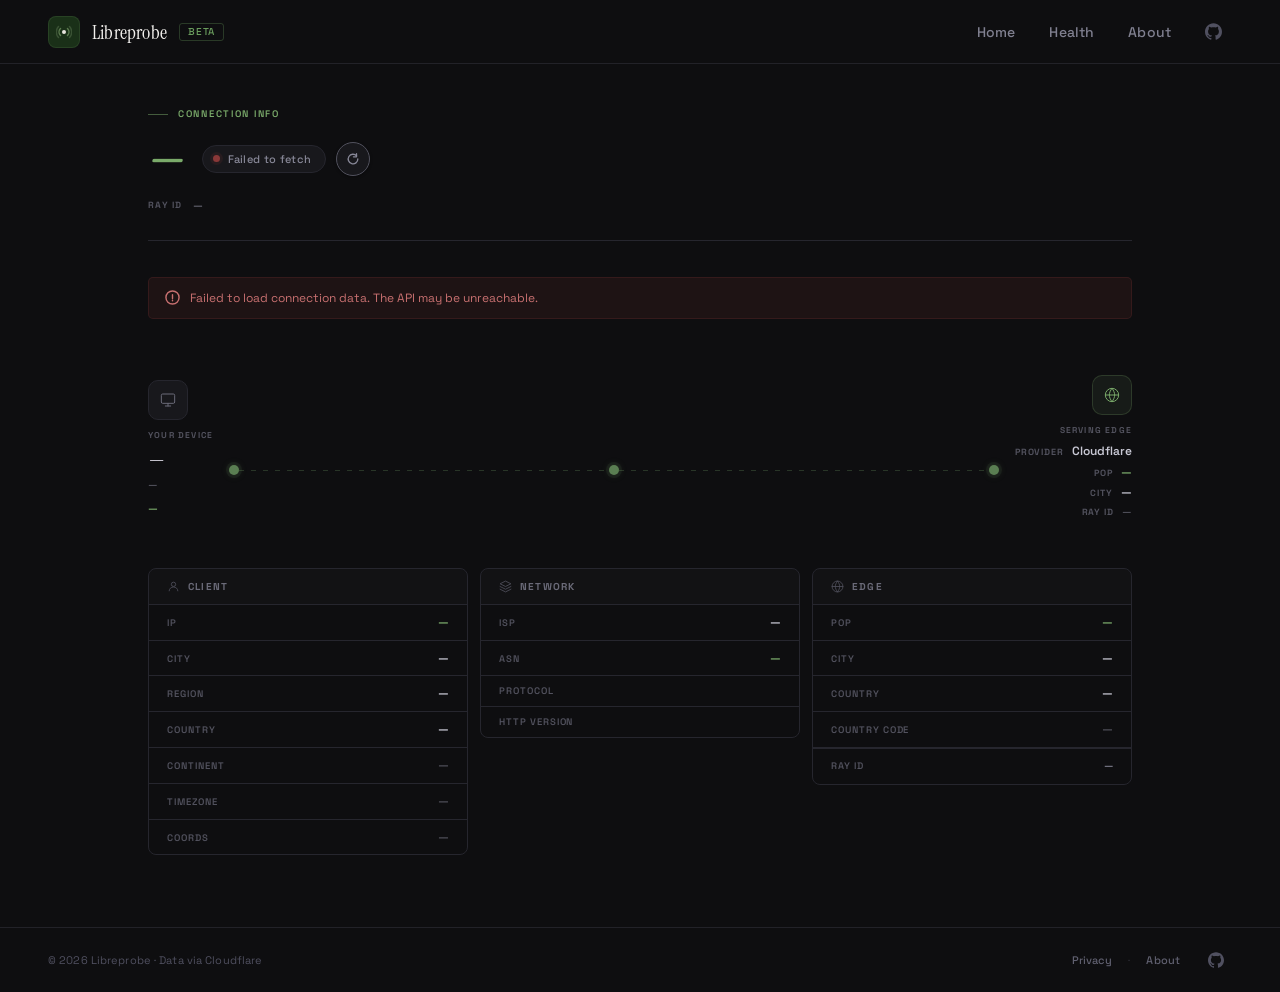
==== info/index.html @ ad4858ad "update ui - update ui to a new theme - add proper information page - skinless latency page under dev" ====
<!DOCTYPE html>
<html lang="en">
<head>
  <meta charset="utf-8">
  <meta name="viewport" content="width=device-width, initial-scale=1">
  <title>Connection Info — Libreprobe</title>
  <meta name="description" content="Detailed breakdown of your connection — IP, ISP, edge location, protocol, and routing.">
  <link rel="stylesheet" href="/assets/css/fonts.css">
  <link rel="stylesheet" href="/assets/css/nav.css">
  <link rel="stylesheet" href="/assets/css/info.css">
  <link rel="stylesheet" href="/assets/css/footer.css">
</head>
<body>

<!-- ── NAV ─────────────────────────────────────────────── -->
<nav class="nav">
  <a href="/" class="nav-brand">
    <div class="nav-brand-mark">
      <svg width="16" height="16" viewBox="0 0 16 16" fill="none">
        <circle cx="8" cy="8" r="2" fill="#e8e4de"/>
        <path d="M4.5 11.5a5 5 0 0 1 0-7" stroke="#5a7a4e" stroke-width="1.5" stroke-linecap="round"/>
        <path d="M11.5 4.5a5 5 0 0 1 0 7" stroke="#5a7a4e" stroke-width="1.5" stroke-linecap="round"/>
        <path d="M2.5 13.5a8 8 0 0 1 0-11" stroke="#3a5234" stroke-width="1.5" stroke-linecap="round"/>
        <path d="M13.5 2.5a8 8 0 0 1 0 11" stroke="#3a5234" stroke-width="1.5" stroke-linecap="round"/>
      </svg>
    </div>
    <span class="nav-brand-name">Libreprobe</span>
    <span class="nav-brand-tag">Beta</span>
  </a>
  <div class="nav-links">
    <a href="/"       class="nav-link">Home</a>
    <a href="/health" class="nav-link">Health</a>
    <a href="/about"  class="nav-link">About</a>
    <a href="https://github.com" target="_blank" rel="noopener" class="nav-gh" aria-label="GitHub">
      <svg viewBox="0 0 24 24" xmlns="http://www.w3.org/2000/svg">
        <path d="M12 .297c-6.63 0-12 5.373-12 12 0 5.303 3.438 9.8 8.205 11.385.6.113.82-.258.82-.577 0-.285-.01-1.04-.015-2.04-3.338.724-4.042-1.61-4.042-1.61C4.422 18.07 3.633 17.7 3.633 17.7c-1.087-.744.084-.729.084-.729 1.205.084 1.838 1.236 1.838 1.236 1.07 1.835 2.809 1.305 3.495.998.108-.776.417-1.305.76-1.605-2.665-.3-5.466-1.332-5.466-5.93 0-1.31.465-2.38 1.235-3.22-.135-.303-.54-1.523.105-3.176 0 0 1.005-.322 3.3 1.23.96-.267 1.98-.399 3-.405 1.02.006 2.04.138 3 .405 2.28-1.552 3.285-1.23 3.285-1.23.645 1.653.24 2.873.12 3.176.765.84 1.23 1.91 1.23 3.22 0 4.61-2.805 5.625-5.475 5.92.42.36.81 1.096.81 2.22 0 1.606-.015 2.896-.015 3.286 0 .315.21.69.825.57C20.565 22.092 24 17.592 24 12.297c0-6.627-5.373-12-12-12"/>
      </svg>
    </a>
  </div>
</nav>


<!-- ── PAGE ─────────────────────────────────────────────── -->
<main class="info-page">

  <!-- ── Page header ──────────────────────────────────── -->
  <header class="page-header fade-up">
    <div class="page-eyebrow">Connection Info</div>
    <div class="page-title-row">
      <h1 class="page-title">
        <span id="hdr-ip" class="skeleton">&nbsp;&nbsp;&nbsp;&nbsp;&nbsp;&nbsp;&nbsp;&nbsp;&nbsp;&nbsp;&nbsp;&nbsp;&nbsp;&nbsp;&nbsp;</span>
      </h1>
      <div class="header-meta">
        <div class="status-pill">
          <span class="status-dot" id="status-dot"></span>
          <span id="status-text">Fetching…</span>
        </div>
        <button class="refresh-btn" id="refreshBtn" aria-label="Refresh">
          <svg class="refresh-icon" viewBox="0 0 16 16" fill="none" xmlns="http://www.w3.org/2000/svg">
            <path d="M13.5 8a5.5 5.5 0 1 1-1.4-3.6" stroke="currentColor" stroke-width="1.5" stroke-linecap="round" stroke-linejoin="round"/>
            <path d="M12 2v3.5H8.5" stroke="currentColor" stroke-width="1.5" stroke-linecap="round" stroke-linejoin="round"/>
          </svg>
        </button>
      </div>
    </div>
    <div class="page-ray-row">
      <span class="page-ray-label">Ray ID</span>
      <span id="hdr-ray" class="page-ray-val skeleton">&nbsp;&nbsp;&nbsp;&nbsp;&nbsp;&nbsp;&nbsp;&nbsp;&nbsp;&nbsp;&nbsp;&nbsp;&nbsp;&nbsp;&nbsp;&nbsp;&nbsp;&nbsp;&nbsp;&nbsp;&nbsp;&nbsp;&nbsp;&nbsp;&nbsp;&nbsp;&nbsp;</span>
    </div>
  </header>

  <!-- Error banner -->
  <div class="error-banner" id="error-banner">
    <svg width="15" height="15" viewBox="0 0 16 16" fill="none">
      <circle cx="8" cy="8" r="7" stroke="#c87070" stroke-width="1.5"/>
      <path d="M8 5v4M8 11v.5" stroke="#c87070" stroke-width="1.5" stroke-linecap="round"/>
    </svg>
    Failed to load connection data. The API may be unreachable.
  </div>


  <!-- ── Path diagram ──────────────────────────────────── -->
  <div class="path-diagram fade-up-1">

    <!-- Left node: You -->
    <div class="path-node path-node--client">
      <div class="path-node-icon">
        <svg width="16" height="16" viewBox="0 0 24 24" fill="none">
          <rect x="2" y="3" width="20" height="14" rx="2" stroke="currentColor" stroke-width="1.5"/>
          <path d="M8 21h8M12 17v4" stroke="currentColor" stroke-width="1.5" stroke-linecap="round"/>
        </svg>
      </div>
      <div class="path-node-label">Your Device</div>
      <div class="path-node-name" id="path-client-city"><span class="skeleton">&nbsp;&nbsp;&nbsp;&nbsp;&nbsp;&nbsp;&nbsp;&nbsp;&nbsp;&nbsp;</span></div>
      <div class="path-node-sub"  id="path-client-loc"><span class="skeleton">&nbsp;&nbsp;&nbsp;&nbsp;&nbsp;&nbsp;&nbsp;&nbsp;</span></div>
      <div class="path-node-ip"   id="path-client-ip"><span class="skeleton">&nbsp;&nbsp;&nbsp;&nbsp;&nbsp;&nbsp;&nbsp;&nbsp;&nbsp;&nbsp;&nbsp;&nbsp;&nbsp;</span></div>
    </div>

    <!-- Track: dots only, no arrows -->
    <div class="path-track" aria-hidden="true">
      <div class="path-track-dot"></div>
      <div class="path-track-line"></div>
      <div class="path-track-dot"></div>
      <div class="path-track-line"></div>
      <div class="path-track-dot"></div>
    </div>

    <!-- Right node: Cloudflare Edge (rich info) -->
    <div class="path-node path-node--cf">
      <div class="path-node-icon path-node-icon--accent">
        <svg width="16" height="16" viewBox="0 0 24 24" fill="none">
          <path d="M12 2a10 10 0 1 1 0 20A10 10 0 0 1 12 2z" stroke="currentColor" stroke-width="1.5"/>
          <path d="M2 12h20M12 2c-2.76 3.5-4 7-4 10s1.24 6.5 4 10M12 2c2.76 3.5 4 7 4 10s-1.24 6.5-4 10" stroke="currentColor" stroke-width="1.5" stroke-linecap="round"/>
        </svg>
      </div>
      <div class="path-node-label">Serving Edge</div>
      <div class="path-edge-kv">
        <div class="path-edge-row">
          <span class="path-edge-key">Provider</span>
          <span class="path-edge-val">Cloudflare</span>
        </div>
        <div class="path-edge-row">
          <span class="path-edge-key">PoP</span>
          <span class="path-edge-val accent" id="path-pop"><span class="skeleton">&nbsp;&nbsp;&nbsp;&nbsp;&nbsp;</span></span>
        </div>
        <div class="path-edge-row">
          <span class="path-edge-key">City</span>
          <span class="path-edge-val" id="path-edge-city"><span class="skeleton">&nbsp;&nbsp;&nbsp;&nbsp;&nbsp;&nbsp;&nbsp;&nbsp;&nbsp;&nbsp;</span></span>
        </div>
        <div class="path-edge-row">
          <span class="path-edge-key">Ray ID</span>
          <span class="path-edge-val dim" id="path-ray"><span class="skeleton">&nbsp;&nbsp;&nbsp;&nbsp;&nbsp;&nbsp;&nbsp;&nbsp;&nbsp;&nbsp;&nbsp;&nbsp;&nbsp;&nbsp;&nbsp;&nbsp;&nbsp;&nbsp;&nbsp;&nbsp;&nbsp;</span></span>
        </div>
      </div>
    </div>

  </div><!-- /path-diagram -->


  <!-- ── 3 cards ───────────────────────────────────────── -->
  <div class="cards-row fade-up-2">

    <!-- Card 1: Client -->
    <div class="info-card">
      <div class="info-card-header">
        <svg width="13" height="13" viewBox="0 0 24 24" fill="none">
          <circle cx="12" cy="8" r="4" stroke="currentColor" stroke-width="1.5"/>
          <path d="M4 20c0-4 3.58-7 8-7s8 3 8 7" stroke="currentColor" stroke-width="1.5" stroke-linecap="round"/>
        </svg>
        Client
      </div>
      <div class="info-rows">
        <div class="info-row">
          <span class="info-key">IP</span>
          <span class="info-val accent" id="cl-ip"><span class="skeleton">&nbsp;&nbsp;&nbsp;&nbsp;&nbsp;&nbsp;&nbsp;&nbsp;&nbsp;&nbsp;&nbsp;&nbsp;&nbsp;</span></span>
        </div>
        <div class="info-row">
          <span class="info-key">City</span>
          <span class="info-val" id="cl-city"><span class="skeleton">&nbsp;&nbsp;&nbsp;&nbsp;&nbsp;&nbsp;&nbsp;&nbsp;</span></span>
        </div>
        <div class="info-row">
          <span class="info-key">Region</span>
          <span class="info-val" id="cl-region"><span class="skeleton">&nbsp;&nbsp;&nbsp;&nbsp;&nbsp;&nbsp;&nbsp;&nbsp;&nbsp;&nbsp;&nbsp;</span></span>
        </div>
        <div class="info-row">
          <span class="info-key">Country</span>
          <span class="info-val" id="cl-country"><span class="skeleton">&nbsp;&nbsp;&nbsp;</span></span>
        </div>
        <div class="info-row">
          <span class="info-key">Continent</span>
          <span class="info-val dim" id="cl-continent"><span class="skeleton">&nbsp;&nbsp;&nbsp;&nbsp;&nbsp;&nbsp;</span></span>
        </div>
        <div class="info-row">
          <span class="info-key">Timezone</span>
          <span class="info-val dim" id="cl-timezone"><span class="skeleton">&nbsp;&nbsp;&nbsp;&nbsp;&nbsp;&nbsp;&nbsp;&nbsp;&nbsp;&nbsp;&nbsp;&nbsp;&nbsp;</span></span>
        </div>
        <div class="info-row">
          <span class="info-key">Coords</span>
          <span class="info-val dim" id="cl-coords"><span class="skeleton">&nbsp;&nbsp;&nbsp;&nbsp;&nbsp;&nbsp;&nbsp;&nbsp;&nbsp;&nbsp;&nbsp;&nbsp;&nbsp;&nbsp;&nbsp;</span></span>
        </div>
      </div>
    </div>

    <!-- Card 2: Network -->
    <div class="info-card">
      <div class="info-card-header">
        <svg width="13" height="13" viewBox="0 0 24 24" fill="none">
          <path d="M12 2L2 7l10 5 10-5-10-5z" stroke="currentColor" stroke-width="1.5" stroke-linejoin="round"/>
          <path d="M2 17l10 5 10-5M2 12l10 5 10-5" stroke="currentColor" stroke-width="1.5" stroke-linecap="round" stroke-linejoin="round"/>
        </svg>
        Network
      </div>
      <div class="info-rows">
        <div class="info-row">
          <span class="info-key">ISP</span>
          <span class="info-val" id="net-isp"><span class="skeleton">&nbsp;&nbsp;&nbsp;&nbsp;&nbsp;&nbsp;&nbsp;&nbsp;&nbsp;&nbsp;&nbsp;&nbsp;&nbsp;&nbsp;&nbsp;&nbsp;&nbsp;&nbsp;&nbsp;&nbsp;</span></span>
        </div>
        <div class="info-row">
          <span class="info-key">ASN</span>
          <span class="info-val accent" id="net-asn"><span class="skeleton">&nbsp;&nbsp;&nbsp;&nbsp;&nbsp;&nbsp;&nbsp;&nbsp;</span></span>
        </div>
        <div class="info-row">
          <span class="info-key">Protocol</span>
          <span class="info-val" id="proto-tls-badge"></span>
        </div>
        <div class="info-row">
          <span class="info-key">HTTP Version</span>
          <span class="info-val" id="proto-http-badge"></span>
        </div>
      </div>
    </div>

    <!-- Card 3: Edge -->
    <div class="info-card">
      <div class="info-card-header">
        <svg width="13" height="13" viewBox="0 0 24 24" fill="none">
          <path d="M12 2a10 10 0 1 1 0 20A10 10 0 0 1 12 2z" stroke="currentColor" stroke-width="1.5"/>
          <path d="M2 12h20M12 2c-2.76 3.5-4 7-4 10s1.24 6.5 4 10M12 2c2.76 3.5 4 7 4 10s-1.24 6.5-4 10" stroke="currentColor" stroke-width="1.5" stroke-linecap="round"/>
        </svg>
        Edge
      </div>
      <div class="info-rows">
        <div class="info-row">
          <span class="info-key">PoP</span>
          <span class="info-val accent" id="edge-colo"><span class="skeleton">&nbsp;&nbsp;&nbsp;&nbsp;&nbsp;</span></span>
        </div>
        <div class="info-row">
          <span class="info-key">City</span>
          <span class="info-val" id="edge-city"><span class="skeleton">&nbsp;&nbsp;&nbsp;&nbsp;&nbsp;&nbsp;&nbsp;&nbsp;&nbsp;&nbsp;</span></span>
        </div>
        <div class="info-row">
          <span class="info-key">Country</span>
          <span class="info-val" id="edge-country"><span class="skeleton">&nbsp;&nbsp;&nbsp;&nbsp;&nbsp;&nbsp;</span></span>
        </div>
        <div class="info-row">
          <span class="info-key">Country Code</span>
          <span class="info-val dim" id="edge-country-code"><span class="skeleton">&nbsp;&nbsp;&nbsp;</span></span>
        </div>
        <div class="info-row info-row--divider"></div>
        <div class="info-row info-row--ray">
          <span class="info-key">Ray ID</span>
          <span class="info-val info-val--ray" id="edge-ray"><span class="skeleton">&nbsp;&nbsp;&nbsp;&nbsp;&nbsp;&nbsp;&nbsp;&nbsp;&nbsp;&nbsp;&nbsp;&nbsp;&nbsp;&nbsp;&nbsp;&nbsp;&nbsp;&nbsp;&nbsp;&nbsp;&nbsp;&nbsp;&nbsp;&nbsp;</span></span>
        </div>
      </div>
    </div>

  </div><!-- /cards-row -->

</main>


<!-- ── FOOTER ────────────────────────────────────────────── -->
<footer class="footer">
  <span class="footer-copy">© 2026 Libreprobe · Data via Cloudflare</span>
  <div class="footer-links">
    <a href="/privacy" class="footer-link">Privacy</a>
    <span class="footer-sep">·</span>
    <a href="/about" class="footer-link">About</a>
    <a href="https://github.com" target="_blank" rel="noopener" class="footer-gh" aria-label="GitHub">
      <svg viewBox="0 0 24 24" xmlns="http://www.w3.org/2000/svg">
        <path d="M12 .297c-6.63 0-12 5.373-12 12 0 5.303 3.438 9.8 8.205 11.385.6.113.82-.258.82-.577 0-.285-.01-1.04-.015-2.04-3.338.724-4.042-1.61-4.042-1.61C4.422 18.07 3.633 17.7 3.633 17.7c-1.087-.744.084-.729.084-.729 1.205.084 1.838 1.236 1.838 1.236 1.07 1.835 2.809 1.305 3.495.998.108-.776.417-1.305.76-1.605-2.665-.3-5.466-1.332-5.466-5.93 0-1.31.465-2.38 1.235-3.22-.135-.303-.54-1.523.105-3.176 0 0 1.005-.322 3.3 1.23.96-.267 1.98-.399 3-.405 1.02.006 2.04.138 3 .405 2.28-1.552 3.285-1.23 3.285-1.23.645 1.653.24 2.873.12 3.176.765.84 1.23 1.91 1.23 3.22 0 4.61-2.805 5.625-5.475 5.92.42.36.81 1.096.81 2.22 0 1.606-.015 2.896-.015 3.286 0 .315.21.69.825.57C20.565 22.092 24 17.592 24 12.297c0-6.627-5.373-12-12-12"/>
      </svg>
    </a>
  </div>
</footer>


<script type="module">
import { getConnectionInfo } from '/assets/js/measurement/environment/getConnectionInfo.js';

const $ = id => document.getElementById(id);
const fallback = v => (v != null && v !== '') ? v : '—';
const fmt = (lat, lon) => {
  const lt = parseFloat(lat), ln = parseFloat(lon);
  if (isNaN(lt) || isNaN(ln)) return '—';
  return `${Math.abs(lt).toFixed(4)}°\u202f${lt >= 0 ? 'N' : 'S'}, ${Math.abs(ln).toFixed(4)}°\u202f${ln >= 0 ? 'E' : 'W'}`;
};

function set(id, html, asText = false) {
  const el = $(id);
  if (!el) return;
  el.classList.remove('skeleton');
  asText ? (el.textContent = html) : (el.innerHTML = html);
}

function makeBadge(text) {
  if (!text || text === '—') return '—';
  const isWarn = text.includes('1.0') || text.includes('1.1') || text.includes('1.2');
  return `<span class="proto-badge${isWarn ? ' warn' : ''}">${text}</span>`;
}

function formatRayId(ray) {
  if (!ray || ray === '—') return ray;
  const parts = ray.split('-');
  if (parts.length < 2) return `<em>${ray}</em>`;
  return `${parts.slice(0, -1).join('-')}-<em>${parts[parts.length - 1]}</em>`;
}

const ALL_IDS = [
  'hdr-ip', 'hdr-ray',
  'path-client-city', 'path-client-loc', 'path-client-ip',
  'path-pop', 'path-edge-city', 'path-ray',
  'cl-ip', 'cl-city', 'cl-region', 'cl-country', 'cl-continent', 'cl-timezone', 'cl-coords',
  'net-isp', 'net-asn', 'proto-tls-val', 'proto-http-val',
  'edge-colo', 'edge-city', 'edge-country', 'edge-country-code', 'edge-coords', 'edge-ray',
];

async function load() {
  let info;
  try {
    info = await getConnectionInfo('/api/info');
  } catch (e) {
    info = { error: true };
  }

  if (info.error) {
    $('error-banner').classList.add('visible');
    $('status-dot').classList.add('err');
    set('status-text', 'Failed to fetch', true);
    ALL_IDS.forEach(id => set(id, '—', true));
    return;
  }

  const ip           = fallback(info.clientIp);
  const city         = fallback(info.clientCity);
  const region       = fallback(info.clientRegion);
  const country      = fallback(info.clientCountry);
  const continent    = fallback(info.clientContinent);
  const tz           = fallback(info.clientTimezone);
  const clCoords     = fmt(info.clientLat, info.clientLon);
  const isp          = fallback(info.isp);
  const asn          = info.asn ? `AS${info.asn}` : '—';
  const tls          = fallback(info.tls);
  const http         = fallback(info.http);
  const colo         = fallback(info.colo);
  const edgeCity     = fallback(info.edgeCity);
  const edgeCountry  = fallback(info.edgeCountry);
  const edgeCtryCode = fallback(info.edgeCountryCode);
  const edgeCoords   = fmt(info.edgeLat, info.edgeLon);
  const ray          = fallback(info.rayId);

  /* Header */
  set('hdr-ip',   ip,  true);
  set('hdr-ray',  ray, true);
  $('status-dot').classList.add('ok');
  set('status-text', `Connected · ${colo !== '—' ? colo : '—'}`, true);

  /* Path diagram */
  set('path-client-city', city, true);
  set('path-client-loc',  [region !== '—' ? region : null, country].filter(Boolean).join(', '), true);
  set('path-client-ip',   ip, true);
  set('path-pop',         colo, true);
  set('path-edge-city',   edgeCity, true);
  set('path-ray',         ray, true);

  /* Card 1 – Client */
  set('cl-ip',        ip,        true);
  set('cl-city',      city,      true);
  set('cl-region',    region,    true);
  set('cl-country',   country,   true);
  set('cl-continent', continent, true);
  set('cl-timezone',  tz,        true);
  set('cl-coords',    clCoords,  true);

  /* Card 2 – Network */
  set('net-isp',         isp,  true);
  set('net-asn',         asn,  true);
  set('proto-tls-val',   tls,  true);
  set('proto-http-val',  http, true);
  set('proto-tls-badge',  makeBadge(tls));
  set('proto-http-badge', makeBadge(http));

  /* Card 3 – Edge */
  set('edge-colo',         colo,        true);
  set('edge-city',         edgeCity,    true);
  set('edge-country',      edgeCountry, true);
  set('edge-country-code', edgeCtryCode,true);
  set('edge-coords',       edgeCoords,  true);
  set('edge-ray',          formatRayId(ray));
}

load();

const refreshBtn = document.getElementById('refreshBtn');
if (refreshBtn) {
  let refreshing = false;
  refreshBtn.addEventListener('click', async () => {
    if (refreshing) return;
    refreshing = true;
    refreshBtn.classList.add('spinning');
    await load();
    refreshBtn.classList.remove('spinning');
    refreshing = false;
  });
}
</script>

</body>
</html>
---- assets/css/fonts.css ----
/* ─────────────────────────────────────────────────────────────
   fonts.css — Netprobe / Connection Intelligence
   Import this FIRST in every page stylesheet chain.
───────────────────────────────────────────────────────────── */

@import url('https://fonts.googleapis.com/css2?family=Space+Grotesk:wght@300;400;500;600;700&family=Instrument+Serif:ital@0;1&family=Geist+Mono:wght@300;400;500;600&display=swap');

:root {
  /* Semantic font-family tokens shared across all CSS files */
  --serif: 'Instrument Serif', Georgia, serif;
  --mono:  'Geist Mono', 'Fira Code', monospace;
  --sans:  'Space Grotesk', system-ui, sans-serif;
}
---- assets/css/nav.css ----
/* ─────────────────────────────────────────────────────────────
   nav.css — Netprobe / Navigation
   Fully independent.
───────────────────────────────────────────────────────────── */

@import url('https://fonts.googleapis.com/css2?family=Instrument+Serif:ital@0;1&family=Space+Grotesk:wght@300;400;500;600;700&display=swap');

:root {
  --nav-h: 64px;

  --nav-bg:         #0e0e10;
  --nav-border:     #222228;
  --nav-brand-text: #f2f0ed;
  --nav-tag-text:   #6b9e5e;
  --nav-tag-border: rgba(107,158,94,.30);
  --nav-mark-bg:    #1a3018;
  --nav-link-idle:  #808090;
  --nav-link-hover: #f0eeeb;
  --nav-underline:  #7aaa6a;

  --serif: 'Instrument Serif', Georgia, serif;
  --sans:  'Space Grotesk', system-ui, sans-serif;
}

*, *::before, *::after { box-sizing: border-box; margin: 0; padding: 0; }

.nav {
  position: sticky;
  top: 0;
  z-index: 200;
  height: var(--nav-h);
  display: flex;
  align-items: center;
  padding: 0 48px;
  background: var(--nav-bg);
  border-bottom: 1px solid var(--nav-border);
  gap: 32px;
}

/* ── Brand ──────────────────────────────────────────────── */
.nav-brand {
  flex: 1;
  display: flex;
  align-items: center;
  gap: 12px;
  text-decoration: none;
}

.nav-brand-mark {
  width: 32px;
  height: 32px;
  background: var(--nav-mark-bg);
  border-radius: 8px;
  border: 1px solid rgba(122,170,106,.15);
  display: flex;
  align-items: center;
  justify-content: center;
  flex-shrink: 0;
}

.nav-brand-name {
  font-family: var(--serif);
  font-size: 20px;
  color: var(--nav-brand-text);
  letter-spacing: .01em;
  line-height: 1;
}

.nav-brand-tag {
  font-family: var(--sans);
  font-size: 10px;
  font-weight: 500;
  letter-spacing: .08em;
  text-transform: uppercase;
  color: var(--nav-tag-text);
  padding: 3px 8px;
  border: 1px solid var(--nav-tag-border);
  border-radius: 3px;
  line-height: 1;
}

/* ── Links ──────────────────────────────────────────────── */
.nav-links {
  display: flex;
  align-items: center;
  gap: 2px;
}

.nav-link {
  font-family: var(--sans);
  font-size: 14px;
  font-weight: 500;
  letter-spacing: .01em;
  color: var(--nav-link-idle);
  text-decoration: none;
  padding: 8px 16px;
  position: relative;
  transition: color .18s ease;
}

/* Underline drawn via pseudo-element */
.nav-link::after {
  content: '';
  position: absolute;
  bottom: 2px;
  left: 16px;
  right: 16px;
  height: 1.5px;
  background: var(--nav-underline);
  border-radius: 2px;
  transform: scaleX(0);
  transform-origin: left center;
  transition: transform .22s ease;
}

.nav-link:hover {
  color: var(--nav-link-hover);
}

.nav-link:hover::after {
  transform: scaleX(1);
}

/* GitHub icon link */
.nav-gh {
  display: flex;
  align-items: center;
  justify-content: center;
  padding: 8px 10px;
  color: #505060;
  text-decoration: none;
  transition: color .18s ease;
  margin-left: 6px;
}

.nav-gh:hover {
  color: #d0cec8;
}

.nav-gh svg {
  display: block;
  width: 17px;
  height: 17px;
  fill: currentColor;
}

/* ── Responsive ─────────────────────────────────────────── */
@media (max-width: 900px) {
  .nav { padding: 0 24px; }
  .nav-link { font-size: 13px; padding: 8px 12px; }
  .nav-link::after { left: 12px; right: 12px; }
}

@media (max-width: 480px) {
  .nav-brand-tag { display: none; }
  .nav-link { font-size: 13px; }
}
---- assets/css/info.css ----
/* ─────────────────────────────────────────────────────────────
   info.css — Netprobe / Connection Info Page
───────────────────────────────────────────────────────────── */

@import url('https://fonts.googleapis.com/css2?family=Instrument+Serif:ital@0;1&family=Space+Grotesk:wght@300;400;500;600;700&display=swap');

/* ── Tokens ─────────────────────────────────────────────── */
:root {
  --d0: #080809; --d1: #0e0e10; --d2: #131316; --d3: #18181c;
  --d4: #1e1e24; --d5: #26262e; --d6: #30303a;
  --g3: #3e3e4a; --g4: #52525e; --g5: #6a6a78; --g6: #888898;
  --g7: #a8a8b8; --g8: #c8c8d4; --g9: #e4e2ee;
  --accent:     #5a7e52;
  --accent-lit: #7aaa6a;
  --accent-dim: rgba(90,126,82,.12);
  --accent-glo: rgba(122,170,106,.22);
  --ok:       #4a8a5a; --ok-dim:   rgba(74,138,90,.14);
  --warn:     #8a7028; --warn-dim: rgba(138,112,40,.13);
  --err:      #8a3838; --err-dim:  rgba(138,56,56,.13);
  --serif: 'Instrument Serif', Georgia, serif;
  --sans:  'Space Grotesk', system-ui, sans-serif;
  --mono:  'Space Grotesk', system-ui, monospace;
  --nav-h: 64px; --r: 8px; --r2: 5px;
}

/* ── Reset ──────────────────────────────────────────────── */
*, *::before, *::after { box-sizing: border-box; margin: 0; padding: 0; }
html { font-size: 14px; }
body {
  font-family: var(--sans);
  background: var(--d1);
  color: var(--g7);
  min-height: 100vh;
  -webkit-font-smoothing: antialiased;
}

/* ── Page wrapper ───────────────────────────────────────── */
.info-page {
  max-width: 1080px;
  margin: 0 auto;
  padding: 44px 48px 72px;
  display: flex;
  flex-direction: column;
  gap: 36px;
}

/* ─────────────────────────────────────────────────────────
   PAGE HEADER
───────────────────────────────────────────────────────── */
.page-header {
  display: flex;
  flex-direction: column;
  gap: 12px;
  padding-bottom: 28px;
  border-bottom: 1px solid var(--d5);
}

.page-eyebrow {
  font-family: var(--mono);
  font-size: 9.5px;
  font-weight: 600;
  letter-spacing: .18em;
  text-transform: uppercase;
  color: var(--accent-lit);
  display: flex;
  align-items: center;
  gap: 10px;
}
.page-eyebrow::before {
  content: '';
  width: 20px;
  height: 1px;
  background: var(--accent-lit);
  opacity: .5;
  flex-shrink: 0;
}

.page-title-row {
  display: flex;
  align-items: center;
  gap: 18px;
  flex-wrap: wrap;
}

.page-title {
  font-family: var(--serif);
  font-style: italic;
  font-size: clamp(30px, 4vw, 52px);
  color: var(--accent-lit);
  line-height: 1.05;
  letter-spacing: -.01em;
}

.header-meta {
  display: flex;
  align-items: center;
  gap: 10px;
  flex-shrink: 0;
}

/* Status pill */
.status-pill {
  display: inline-flex;
  align-items: center;
  gap: 8px;
  font-family: var(--mono);
  font-size: 11px;
  font-weight: 500;
  letter-spacing: .03em;
  color: var(--g6);
  background: var(--d3);
  border: 1px solid var(--d5);
  border-radius: 99px;
  padding: 6px 14px 6px 10px;
  white-space: nowrap;
}
.status-dot {
  width: 7px; height: 7px;
  border-radius: 50%;
  background: var(--g4);
  flex-shrink: 0;
  transition: background .3s, box-shadow .3s;
}
.status-dot.ok  { background: var(--ok);  box-shadow: 0 0 0 3px var(--ok-dim); }
.status-dot.err { background: var(--err); box-shadow: 0 0 0 3px var(--err-dim); }

/* Refresh button */
.refresh-btn {
  display: flex;
  align-items: center;
  justify-content: center;
  width: 34px; height: 34px;
  border-radius: 50%;
  border: 1px solid var(--g4);
  background: var(--d3);
  color: var(--g6);
  cursor: pointer;
  flex-shrink: 0;
  transition: color .18s, border-color .18s, background .18s;
  box-shadow: 0 1px 3px rgba(0,0,0,.4);
}
.refresh-btn:hover { color: var(--g9); border-color: var(--g5); background: var(--d4); }
.refresh-btn svg.refresh-icon {
  width: 14px; height: 14px; display: block;
  transform-origin: center center;
  transform-box: fill-box;
}
.refresh-btn.spinning .refresh-icon { animation: spin .65s linear infinite; }
@keyframes spin { from { transform: rotate(0deg); } to { transform: rotate(360deg); } }

/* Ray ID row */
.page-ray-row { display: flex; align-items: center; gap: 10px; }
.page-ray-label {
  font-family: var(--mono); font-size: 9px; font-weight: 700;
  letter-spacing: .14em; text-transform: uppercase; color: var(--g4); flex-shrink: 0;
}
.page-ray-val {
  font-family: var(--mono); font-size: 11px; font-weight: 500;
  color: var(--g5); letter-spacing: .03em; word-break: break-all;
}

/* Error banner */
.error-banner {
  display: none; align-items: center; gap: 10px;
  background: var(--err-dim); border: 1px solid rgba(138,56,56,.22);
  border-radius: var(--r2); padding: 12px 16px;
  font-family: var(--mono); font-size: 12px; color: #c87070;
}
.error-banner.visible { display: flex; }

/* ─────────────────────────────────────────────────────────
   PATH DIAGRAM  —  2 nodes, thick dot track, no border
───────────────────────────────────────────────────────── */
.path-diagram {
  display: flex;
  align-items: center;
  gap: 0;
  padding: 20px 0 12px;
}

/* ── Nodes ──────────────────────────────────────────────── */
.path-node {
  display: flex;
  flex-direction: column;
  gap: 6px;
  flex: 0 0 auto;
  min-width: 0;
}

/* Right node (edge): right-aligned */
.path-node--cf {
  align-items: flex-end;
  text-align: right;
}

/* Icon chip */
.path-node-icon {
  width: 40px; height: 40px;
  border-radius: 10px;
  background: var(--d3);
  border: 1px solid var(--d5);
  display: flex; align-items: center; justify-content: center;
  color: var(--g5);
  margin-bottom: 4px;
  flex-shrink: 0;
}
.path-node-icon--accent {
  background: var(--accent-dim);
  border-color: rgba(122,170,106,.22);
  color: var(--accent-lit);
}

.path-node-label {
  font-family: var(--mono); font-size: 8.5px; font-weight: 700;
  letter-spacing: .14em; text-transform: uppercase; color: var(--g4);
}

.path-node-name {
  font-family: var(--serif);
  font-size: clamp(18px, 2.2vw, 24px);
  color: var(--g9);
  line-height: 1.1;
}

.path-node-sub {
  font-family: var(--mono); font-size: 10.5px; color: var(--g5);
  letter-spacing: .02em; line-height: 1.4;
}

.path-node-ip {
  font-family: var(--mono); font-size: 11px; font-weight: 600;
  color: var(--accent-lit); letter-spacing: .02em;
  margin-top: 2px; word-break: break-all;
}

/* ── Edge KV panel (right node) ─────────────────────────── */
.path-edge-kv {
  display: flex;
  flex-direction: column;
  gap: 4px;
  margin-top: 2px;
}

.path-edge-row {
  display: flex;
  align-items: baseline;
  gap: 8px;
  justify-content: flex-end;   /* right-align on edge node */
}

.path-edge-key {
  font-family: var(--mono); font-size: 9px; font-weight: 700;
  letter-spacing: .1em; text-transform: uppercase; color: var(--g4);
  flex-shrink: 0;
}

.path-edge-val {
  font-family: var(--mono); font-size: 12px; font-weight: 600;
  color: var(--g8); word-break: break-all; line-height: 1.4;
}
.path-edge-val.accent { color: var(--accent-lit); }
.path-edge-val.dim    { color: var(--g5); font-weight: 400; font-size: 10.5px; }

/* ── Track: thick dots + dashed line ────────────────────── */
.path-track {
  flex: 1;
  display: flex;
  align-items: center;
  padding: 0 16px;
  min-width: 60px;
  margin-top: 46px;   /* align with node text, not icon */
}

/* Thick dot */
.path-track-dot {
  flex-shrink: 0;
  width: 10px; height: 10px;
  border-radius: 50%;
  background: var(--accent);
  box-shadow: 0 0 0 3px var(--accent-dim), 0 0 8px var(--accent-glo);
}

/* Dashed segment between dots */
.path-track-line {
  flex: 1;
  height: 1px;
  background-image: repeating-linear-gradient(
    90deg,
    var(--accent) 0px, var(--accent) 5px,
    transparent 5px, transparent 12px
  );
  opacity: .35;
}

/* ─────────────────────────────────────────────────────────
   3-CARD ROW  —  transparent background
───────────────────────────────────────────────────────── */
.cards-row {
  display: grid;
  grid-template-columns: repeat(3, 1fr);
  gap: 12px;
  align-items: start;
}

.info-card {
  background: transparent;
  border: 1px solid var(--d5);
  border-radius: var(--r);
  overflow: hidden;
  display: flex;
  flex-direction: column;
}

.info-card-header {
  display: flex;
  align-items: center;
  gap: 8px;
  padding: 11px 18px;
  background: rgba(255,255,255,.02);
  border-bottom: 1px solid var(--d5);
  font-family: var(--mono);
  font-size: 10px; font-weight: 700;
  letter-spacing: .12em; text-transform: uppercase;
  color: var(--g5);
}
.info-card-header svg { flex-shrink: 0; color: var(--g4); }

.info-rows { display: flex; flex-direction: column; }

.info-row {
  display: flex;
  justify-content: space-between;
  align-items: baseline;
  padding: 9px 18px;
  border-bottom: 1px solid var(--d5);
  gap: 12px;
}
.info-row:last-child { border-bottom: none; }

.info-row--divider {
  padding: 0; height: 1px;
  background: var(--d5); border: none;
}

.info-key {
  font-family: var(--mono); font-size: 9.5px; font-weight: 600;
  letter-spacing: .1em; text-transform: uppercase;
  color: var(--g4); flex-shrink: 0; white-space: nowrap;
}

.info-val {
  font-family: var(--mono); font-size: 12px; font-weight: 600;
  color: var(--g8); text-align: right;
  word-break: break-all; line-height: 1.4;
}
.info-val.accent { color: var(--accent-lit); }
.info-val.dim    { color: var(--g5); font-weight: 400; }

.info-val--ray {
  font-size: 10.5px; font-weight: 500; color: var(--g6); line-height: 1.6;
}
.info-val--ray em { font-style: normal; color: var(--accent-lit); font-weight: 700; }

/* Protocol badge */
.proto-badge {
  display: inline-flex; align-items: center; gap: 5px;
  font-family: var(--mono); font-size: 10.5px; font-weight: 600;
  color: var(--ok); background: var(--ok-dim);
  border: 1px solid rgba(74,138,90,.2);
  border-radius: 3px; padding: 2px 7px; letter-spacing: .02em;
}
.proto-badge::before {
  content: ''; width: 5px; height: 5px; border-radius: 50%;
  background: var(--ok); flex-shrink: 0;
}
.proto-badge.warn { color: var(--warn); background: var(--warn-dim); border-color: rgba(138,112,40,.2); }
.proto-badge.warn::before { background: var(--warn); }

/* ── Skeleton ────────────────────────────────────────────── */
.skeleton {
  display: inline-block;
  background: linear-gradient(90deg, var(--d3) 25%, var(--d5) 50%, var(--d3) 75%);
  background-size: 300% 100%;
  animation: shimmer 1.5s ease-in-out infinite;
  border-radius: 3px; color: transparent !important;
  user-select: none; min-width: 40px; min-height: 1em;
}
@keyframes shimmer {
  0%   { background-position: 100% 0; }
  100% { background-position: -100% 0; }
}

/* ── Animations ─────────────────────────────────────────── */
@keyframes fadeUp {
  from { opacity: 0; transform: translateY(10px); }
  to   { opacity: 1; transform: translateY(0); }
}
.fade-up   { animation: fadeUp .38s ease both; }
.fade-up-1 { animation: fadeUp .38s .08s ease both; }
.fade-up-2 { animation: fadeUp .38s .18s ease both; }

/* ── Scrollbar ──────────────────────────────────────────── */
::-webkit-scrollbar { width: 5px; }
::-webkit-scrollbar-track { background: var(--d2); }
::-webkit-scrollbar-thumb { background: var(--d5); border-radius: 3px; }

/* ─────────────────────────────────────────────────────────
   RESPONSIVE
───────────────────────────────────────────────────────── */

@media (max-width: 1080px) {
  .info-page { padding: 36px 32px 64px; }
}

/* Tablet */
@media (max-width: 768px) {
  .info-page { padding: 28px 20px 56px; gap: 28px; }
  .cards-row { grid-template-columns: 1fr 1fr; }

  /* Path: stack vertically */
  .path-diagram {
    flex-direction: column;
    align-items: flex-start;
    padding: 16px 0 8px;
    gap: 0;
  }
  .path-node { width: 100%; max-width: 100%; }
  .path-node--cf { align-items: flex-start; text-align: left; }
  .path-edge-row { justify-content: flex-start; }

  /* Vertical track */
  .path-track {
    flex: 0 0 auto;
    flex-direction: column;
    align-items: flex-start;
    padding: 4px 0 4px 18px;
    margin-top: 0;
    height: 36px;
    width: auto; min-width: auto;
  }
  .path-track-line {
    flex: 1;
    width: 1px; height: auto;
    background-image: repeating-linear-gradient(
      180deg,
      var(--accent) 0px, var(--accent) 5px,
      transparent 5px, transparent 11px
    );
  }
  .path-track-dot { width: 9px; height: 9px; }
}

/* Mobile */
@media (max-width: 600px) {
  .info-page   { padding: 24px 16px 48px; gap: 22px; }
  .cards-row   { grid-template-columns: 1fr; }
  .page-title  { font-size: 26px; }
  .header-meta { gap: 8px; }
  .status-pill { font-size: 10.5px; padding: 5px 12px 5px 8px; }
  .path-track  { padding-left: 14px; }
}
---- assets/css/footer.css ----
/* ─────────────────────────────────────────────────────────────
   footer.css — Netprobe / Footer
   Fully independent.
───────────────────────────────────────────────────────────── */

@import url('https://fonts.googleapis.com/css2?family=Space+Grotesk:wght@300;400;500;600;700&display=swap');

:root {
  --footer-bg:        #0e0e10;
  --footer-border:    #222228;
  --footer-text:      #505060;
  --footer-link-idle: #606070;
  --footer-link-hover:#d0cec8;
  --footer-underline: #7aaa6a;
  --footer-icon:      #505060;
  --footer-icon-hover:#d0cec8;

  --sans: 'Space Grotesk', system-ui, sans-serif;
}

*, *::before, *::after { box-sizing: border-box; margin: 0; padding: 0; }

/* ── Footer shell ───────────────────────────────────────── */
.footer {
  border-top: 1px solid var(--footer-border);
  padding: 18px 48px;
  display: flex;
  align-items: center;
  justify-content: space-between;
  background: var(--footer-bg);
  gap: 16px;
}

/* ── Left: copyright text ───────────────────────────────── */
.footer-copy {
  font-family: var(--sans);
  font-size: 11px;
  font-weight: 400;
  color: var(--footer-text);
  letter-spacing: .01em;
}

/* ── Right: link group ──────────────────────────────────── */
.footer-links {
  display: flex;
  align-items: center;
  gap: 4px;
}

/* Text links — underline on hover, same pattern as nav */
.footer-link {
  font-family: var(--sans);
  font-size: 11px;
  font-weight: 500;
  color: var(--footer-link-idle);
  text-decoration: none;
  padding: 6px 12px;
  position: relative;
  transition: color .18s ease;
  letter-spacing: .01em;
}

.footer-link::after {
  content: '';
  position: absolute;
  bottom: 2px;
  left: 12px;
  right: 12px;
  height: 1px;
  background: var(--footer-underline);
  border-radius: 2px;
  transform: scaleX(0);
  transform-origin: left center;
  transition: transform .22s ease;
}

.footer-link:hover {
  color: var(--footer-link-hover);
}

.footer-link:hover::after {
  transform: scaleX(1);
}

/* Divider dot between text links */
.footer-sep {
  font-family: var(--sans);
  font-size: 11px;
  color: #2e2e38;
  user-select: none;
}

/* GitHub icon link — no underline, just color transition */
.footer-gh {
  display: flex;
  align-items: center;
  justify-content: center;
  padding: 6px 8px;
  color: var(--footer-icon);
  text-decoration: none;
  transition: color .18s ease;
  margin-left: 4px;
}

.footer-gh:hover {
  color: var(--footer-icon-hover);
}

.footer-gh svg {
  display: block;
  width: 16px;
  height: 16px;
  fill: currentColor;
}

/* ── Responsive ─────────────────────────────────────────── */
@media (max-width: 900px) {
  .footer {
    padding: 16px 24px;
    flex-direction: column;
    gap: 10px;
    text-align: center;
  }
  .footer-links { justify-content: center; }
}
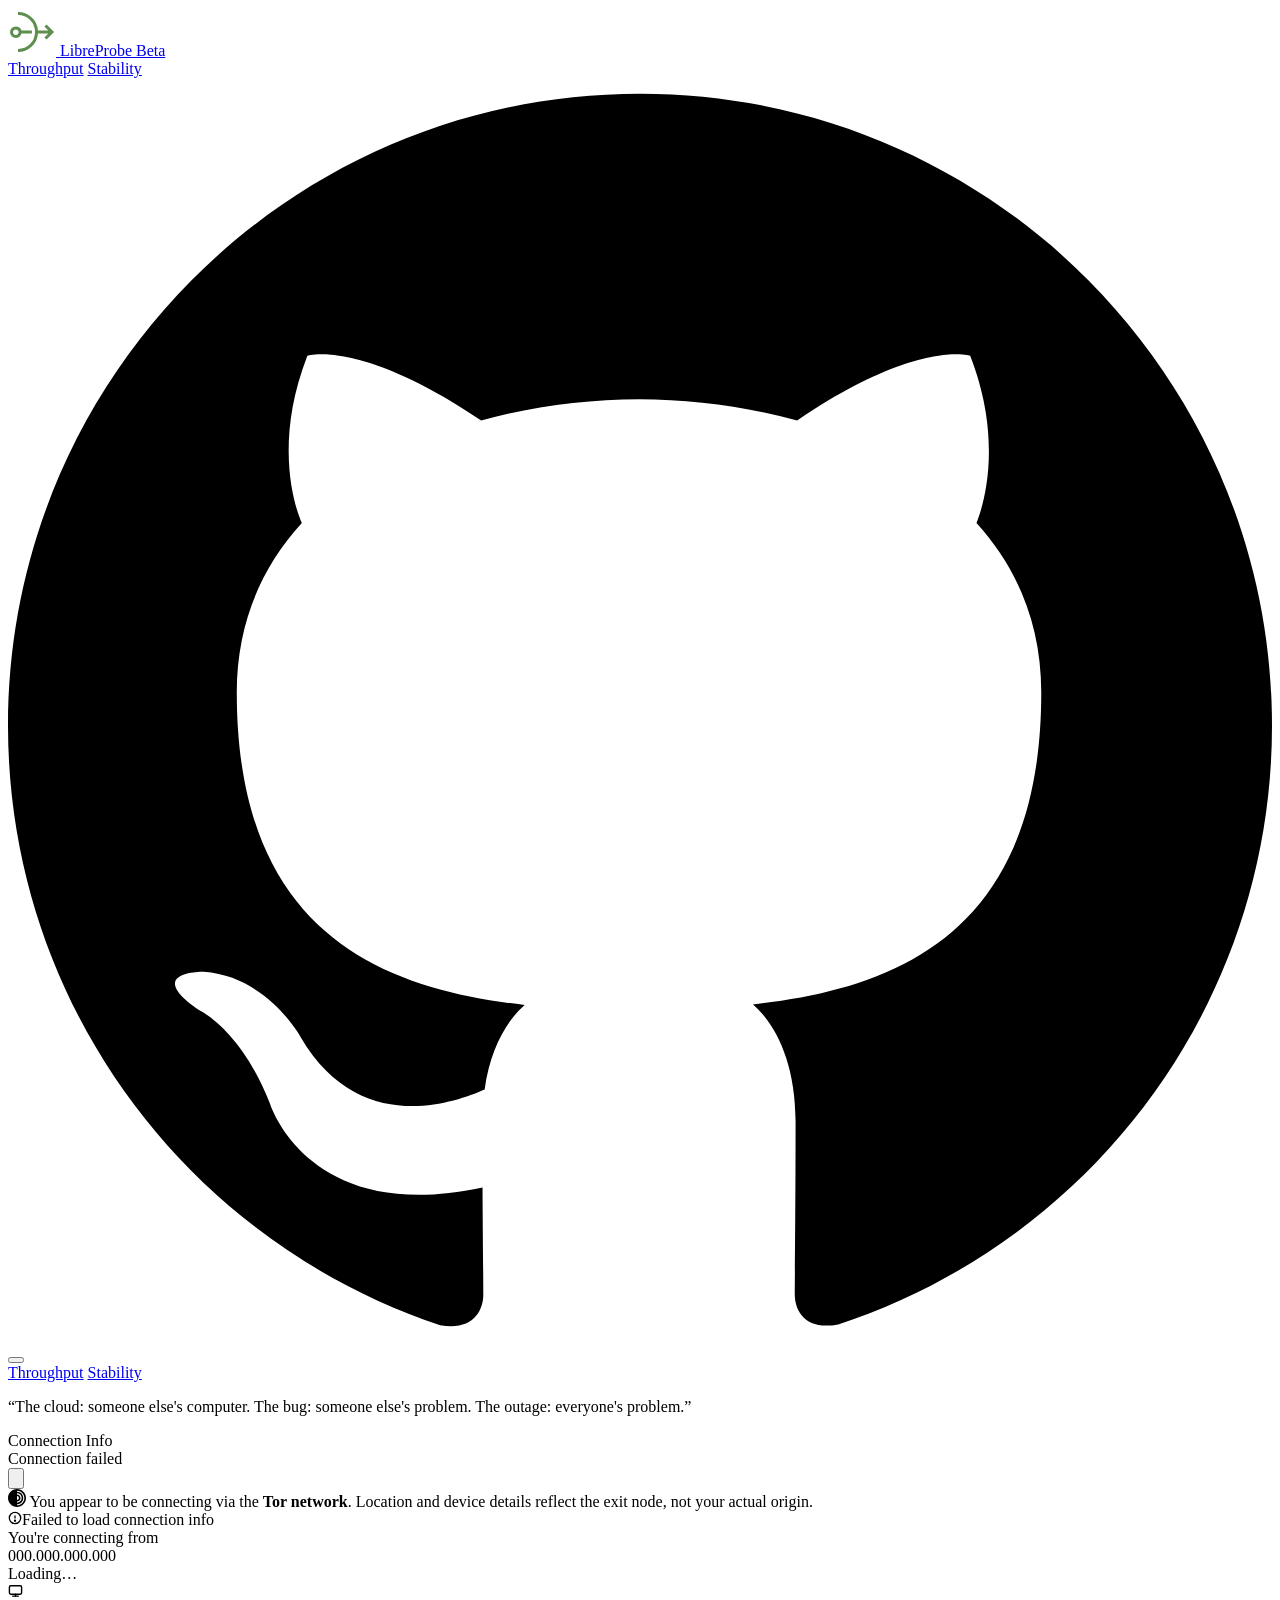
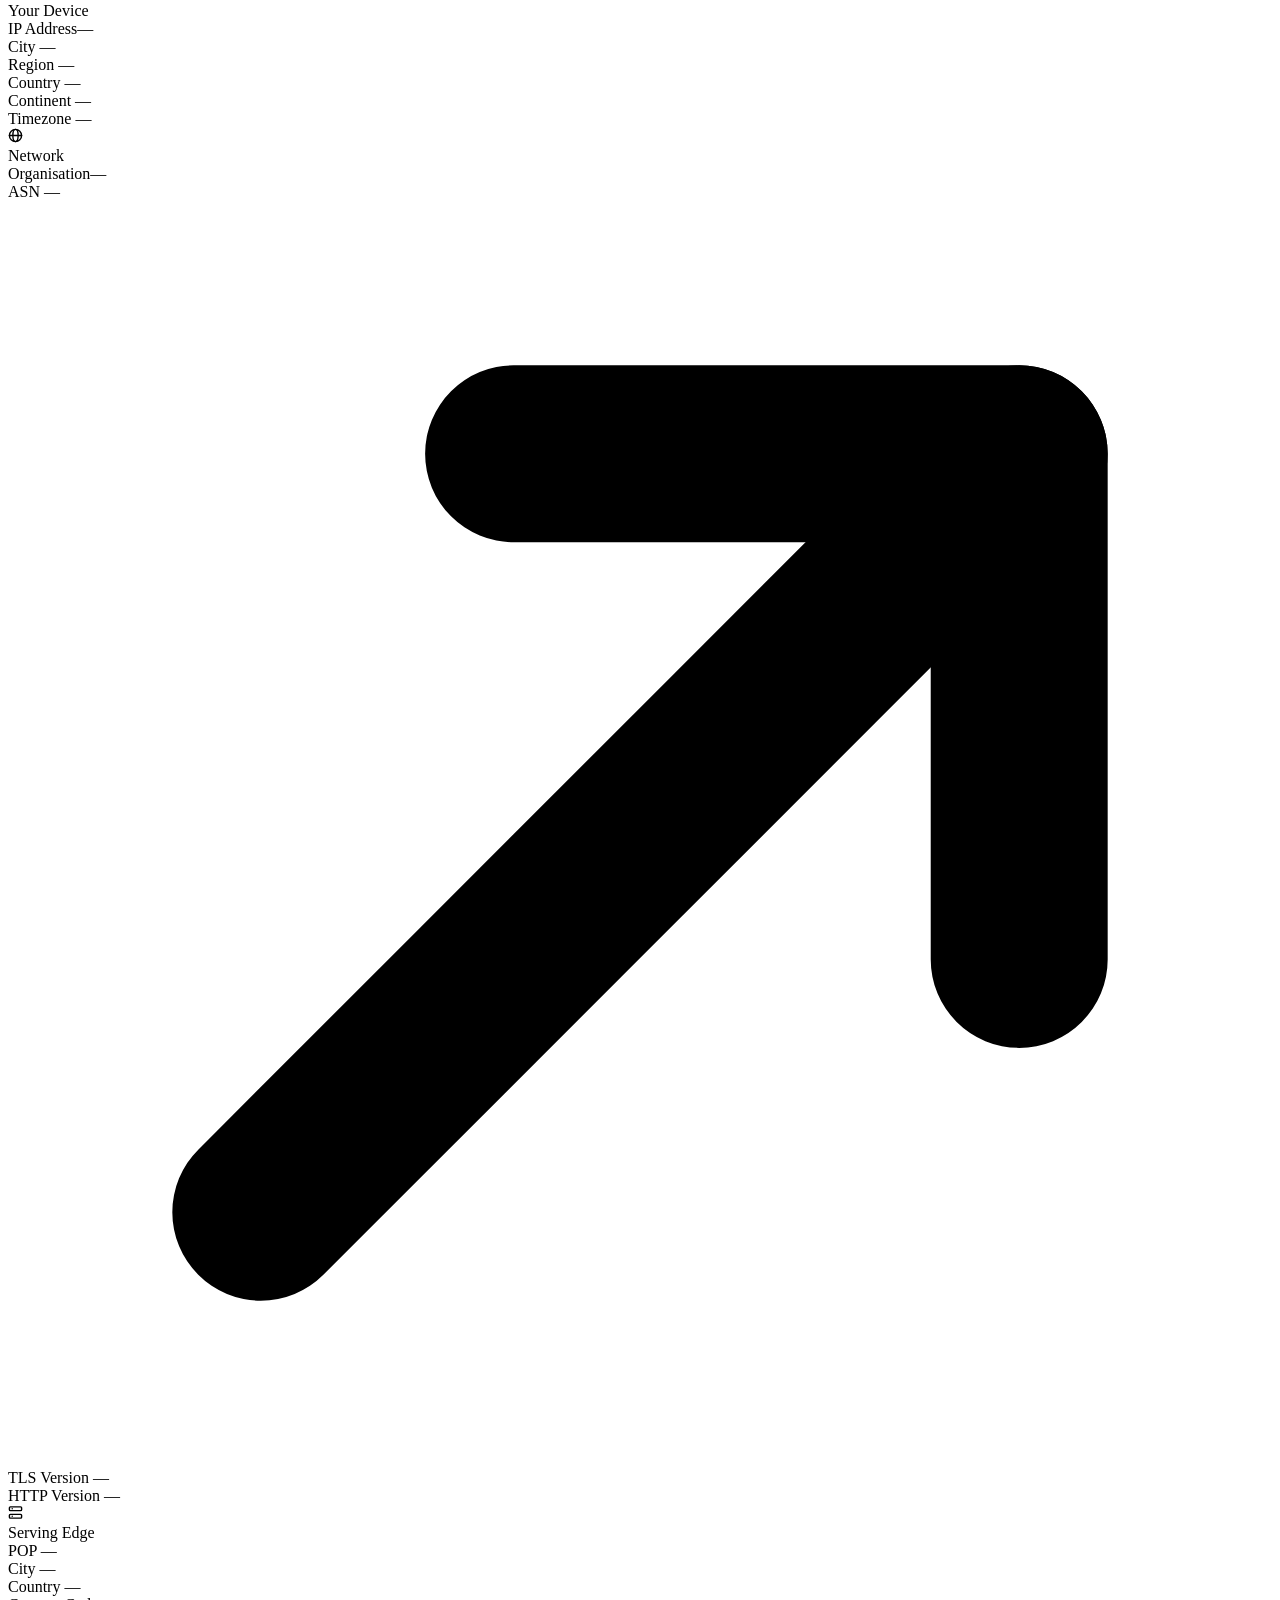
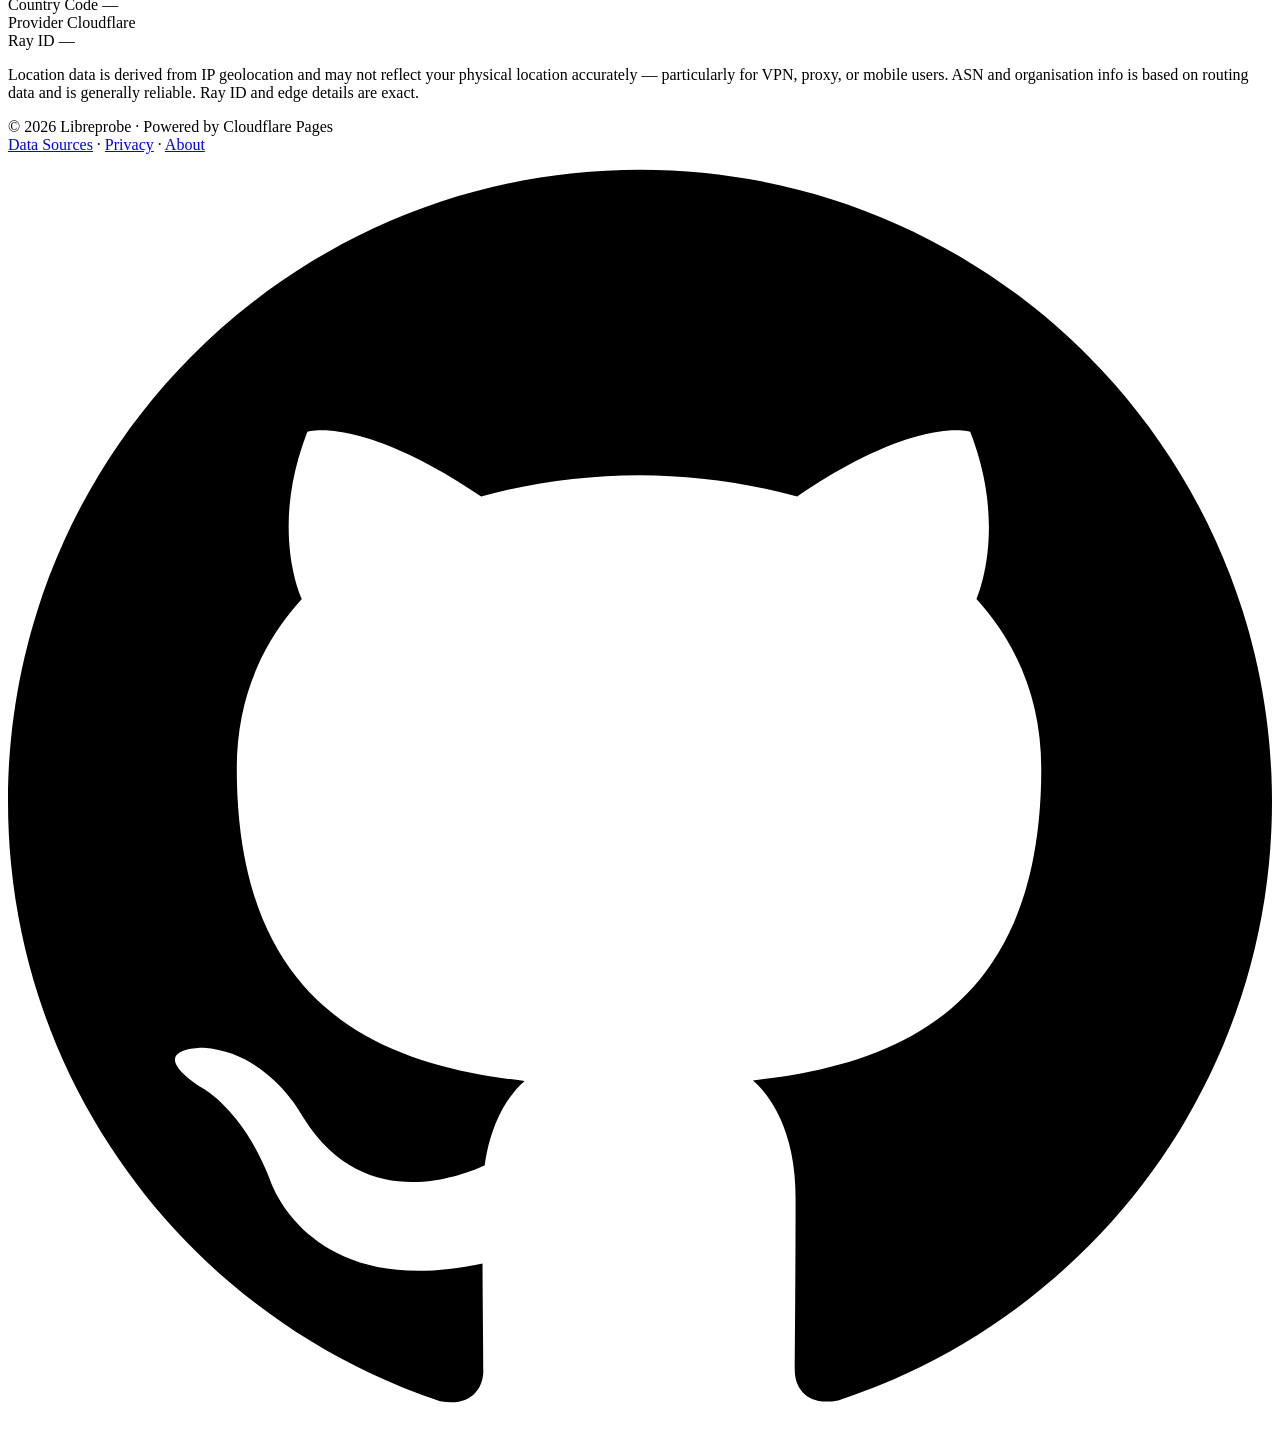
==== commit 08d8028e: "[major]: update measurement methodology in /api/stream/ and lock itt down to hard global cap and als" ====
--- a/info/index.html
+++ b/info/index.html
@@ -1,399 +1,197 @@
 <!DOCTYPE html>
 <html lang="en">
 <head>
-  <meta charset="utf-8">
+  <meta charset="UTF-8">
   <meta name="viewport" content="width=device-width, initial-scale=1">
-  <title>Connection Info — Libreprobe</title>
-  <meta name="description" content="Detailed breakdown of your connection — IP, ISP, edge location, protocol, and routing.">
-  <link rel="stylesheet" href="/assets/css/fonts.css">
-  <link rel="stylesheet" href="/assets/css/nav.css">
-  <link rel="stylesheet" href="/assets/css/info.css">
-  <link rel="stylesheet" href="/assets/css/footer.css">
+  <title>LibreProbe | Connection Info</title>
+  <link rel="icon" href="/assets/graphics/icon.svg">
+  <link rel="stylesheet" href="/assets/css/info.entry.css">
 </head>
 <body>
 
-<!-- ── NAV ─────────────────────────────────────────────── -->
-<nav class="nav">
+
+  <nav class="nav">
   <a href="/" class="nav-brand">
-    <div class="nav-brand-mark">
-      <svg width="16" height="16" viewBox="0 0 16 16" fill="none">
-        <circle cx="8" cy="8" r="2" fill="#e8e4de"/>
-        <path d="M4.5 11.5a5 5 0 0 1 0-7" stroke="#5a7a4e" stroke-width="1.5" stroke-linecap="round"/>
-        <path d="M11.5 4.5a5 5 0 0 1 0 7" stroke="#5a7a4e" stroke-width="1.5" stroke-linecap="round"/>
-        <path d="M2.5 13.5a8 8 0 0 1 0-11" stroke="#3a5234" stroke-width="1.5" stroke-linecap="round"/>
-        <path d="M13.5 2.5a8 8 0 0 1 0 11" stroke="#3a5234" stroke-width="1.5" stroke-linecap="round"/>
-      </svg>
-    </div>
-    <span class="nav-brand-name">Libreprobe</span>
+    <img src="/assets/graphics/icon.svg"
+         alt="LibreProbe"
+         class="nav-brand-icon" />
+
+    <span class="nav-brand-text">LibreProbe</span>
     <span class="nav-brand-tag">Beta</span>
   </a>
+
   <div class="nav-links">
-    <a href="/"       class="nav-link">Home</a>
-    <a href="/health" class="nav-link">Health</a>
-    <a href="/about"  class="nav-link">About</a>
-    <a href="https://github.com" target="_blank" rel="noopener" class="nav-gh" aria-label="GitHub">
-      <svg viewBox="0 0 24 24" xmlns="http://www.w3.org/2000/svg">
-        <path d="M12 .297c-6.63 0-12 5.373-12 12 0 5.303 3.438 9.8 8.205 11.385.6.113.82-.258.82-.577 0-.285-.01-1.04-.015-2.04-3.338.724-4.042-1.61-4.042-1.61C4.422 18.07 3.633 17.7 3.633 17.7c-1.087-.744.084-.729.084-.729 1.205.084 1.838 1.236 1.838 1.236 1.07 1.835 2.809 1.305 3.495.998.108-.776.417-1.305.76-1.605-2.665-.3-5.466-1.332-5.466-5.93 0-1.31.465-2.38 1.235-3.22-.135-.303-.54-1.523.105-3.176 0 0 1.005-.322 3.3 1.23.96-.267 1.98-.399 3-.405 1.02.006 2.04.138 3 .405 2.28-1.552 3.285-1.23 3.285-1.23.645 1.653.24 2.873.12 3.176.765.84 1.23 1.91 1.23 3.22 0 4.61-2.805 5.625-5.475 5.92.42.36.81 1.096.81 2.22 0 1.606-.015 2.896-.015 3.286 0 .315.21.69.825.57C20.565 22.092 24 17.592 24 12.297c0-6.627-5.373-12-12-12"/>
-      </svg>
-    </a>
+    <a href="/throughput" class="nav-link">Throughput</a>
+    <a href="/stability" class="nav-link">Stability</a>
+  </div>
+
+  <a href="https://github.com/grayguava/libreprobe"
+     target="_blank"
+     rel="noopener"
+     class="nav-gh"
+     aria-label="GitHub">
+    <svg viewBox="0 0 24 24">
+<path d="M12 .297c-6.63 0-12 5.373-12 12 0 5.303 3.438 9.8 8.205 11.385.6.113.82-.258.82-.577 0-.285-.01-1.04-.015-2.04-3.338.724-4.042-1.61-4.042-1.61C4.422 18.07 3.633 17.7 3.633 17.7c-1.087-.744.084-.729.084-.729 1.205.084 1.838 1.236 1.838 1.236 1.07 1.835 2.809 1.305 3.495.998.108-.776.417-1.305.76-1.605-2.665-.3-5.466-1.332-5.466-5.93 0-1.31.465-2.38 1.235-3.22-.135-.303-.54-1.523.105-3.176 0 0 1.005-.322 3.3 1.23.96-.267 1.98-.399 3-.405 1.02.006 2.04.138 3 .405 2.28-1.552 3.285-1.23 3.285-1.23.645 1.653.24 2.873.12 3.176.765.84 1.23 1.91 1.23 3.22 0 4.61-2.805 5.625-5.475 5.92.42.36.81 1.096.81 2.22 0 1.606-.015 2.896-.015 3.286 0 .315.21.69.825.57C20.565 22.092 24 17.592 24 12.297c0-6.627-5.373-12-12-12"/>    </svg>
+  </a>
+
+  <button class="nav-hamburger"
+          aria-expanded="false"
+          aria-label="Toggle menu">
+    <span class="nav-hamburger-bar"></span>
+    <span class="nav-hamburger-bar"></span>
+    <span class="nav-hamburger-bar"></span>
+  </button>
+</nav>
+
+<nav class="nav-sidebar" aria-label="Mobile navigation">
+  <div class="nav-sidebar-links">
+    <a href="/throughput/" class="nav-sidebar-link">Throughput</a>
+    <a href="/stability/" class="nav-sidebar-link">Stability</a>
+  </div>
+  <div class="nav-sidebar-divider"></div>
+  <div class="nav-sidebar-quote">
+    <p class="nav-sidebar-quote-text"></p>
+    <span class="nav-sidebar-quote-attr"></span>
   </div>
 </nav>
+<div class="nav-sidebar-backdrop"></div>
 
 
-<!-- ── PAGE ─────────────────────────────────────────────── -->
-<main class="info-page">
+<div class="info-page fade-up">
 
-  <!-- ── Page header ──────────────────────────────────── -->
-  <header class="page-header fade-up">
-    <div class="page-eyebrow">Connection Info</div>
-    <div class="page-title-row">
-      <h1 class="page-title">
-        <span id="hdr-ip" class="skeleton">&nbsp;&nbsp;&nbsp;&nbsp;&nbsp;&nbsp;&nbsp;&nbsp;&nbsp;&nbsp;&nbsp;&nbsp;&nbsp;&nbsp;&nbsp;</span>
-      </h1>
-      <div class="header-meta">
-        <div class="status-pill">
-          <span class="status-dot" id="status-dot"></span>
-          <span id="status-text">Fetching…</span>
-        </div>
-        <button class="refresh-btn" id="refreshBtn" aria-label="Refresh">
-          <svg class="refresh-icon" viewBox="0 0 16 16" fill="none" xmlns="http://www.w3.org/2000/svg">
-            <path d="M13.5 8a5.5 5.5 0 1 1-1.4-3.6" stroke="currentColor" stroke-width="1.5" stroke-linecap="round" stroke-linejoin="round"/>
-            <path d="M12 2v3.5H8.5" stroke="currentColor" stroke-width="1.5" stroke-linecap="round" stroke-linejoin="round"/>
-          </svg>
-        </button>
+  <div class="info-topbar">
+    <div class="info-eyebrow">
+      <span class="info-eyebrow-line"></span>
+      Connection Info
+    </div>
+    <div class="info-topbar-right">
+      <div class="status-pill">
+        <span id="hero-status-dot" class="status-dot"></span>
+        <span id="hero-status-text">Loading…</span>
       </div>
+      <button id="refreshBtn" class="refresh-btn" aria-label="Refresh">
+        <svg viewBox="0 0 16 16" fill="none" stroke="currentColor" stroke-width="1.6" stroke-linecap="round" stroke-linejoin="round">
+          <path d="M13.5 8a5.5 5.5 0 1 1-1.06-3.28"/>
+          <polyline points="13.5 2 13.5 5.5 10 5.5"/>
+        </svg>
+      </button>
     </div>
-    <div class="page-ray-row">
-      <span class="page-ray-label">Ray ID</span>
-      <span id="hdr-ray" class="page-ray-val skeleton">&nbsp;&nbsp;&nbsp;&nbsp;&nbsp;&nbsp;&nbsp;&nbsp;&nbsp;&nbsp;&nbsp;&nbsp;&nbsp;&nbsp;&nbsp;&nbsp;&nbsp;&nbsp;&nbsp;&nbsp;&nbsp;&nbsp;&nbsp;&nbsp;&nbsp;&nbsp;&nbsp;</span>
-    </div>
-  </header>
-
-  <!-- Error banner -->
-  <div class="error-banner" id="error-banner">
-    <svg width="15" height="15" viewBox="0 0 16 16" fill="none">
-      <circle cx="8" cy="8" r="7" stroke="#c87070" stroke-width="1.5"/>
-      <path d="M8 5v4M8 11v.5" stroke="#c87070" stroke-width="1.5" stroke-linecap="round"/>
-    </svg>
-    Failed to load connection data. The API may be unreachable.
   </div>
 
 
-  <!-- ── Path diagram ──────────────────────────────────── -->
-  <div class="path-diagram fade-up-1">
+  <div class="tor-banner" id="tor-banner">
+  <svg class="tor-banner-icon" width="18" height="18" viewBox="0 0 512 512" xmlns="http://www.w3.org/2000/svg">
+    <path d="M256.525143,465.439707 L256.525143,434.406609 C354.826191,434.122748 434.420802,354.364917 434.420802,255.992903 C434.420802,157.627987 354.826191,77.8701558 256.525143,77.5862948 L256.525143,46.5531962 C371.964296,46.8441537 465.446804,140.489882 465.446804,255.992903 C465.446804,371.503022 371.964296,465.155846 256.525143,465.439707 Z M256.525143,356.820314 C311.970283,356.529356 356.8487,311.516106 356.8487,255.992903 C356.8487,200.476798 311.970283,155.463547 256.525143,155.17259 L256.525143,124.146588 C329.115485,124.430449 387.881799,183.338693 387.881799,255.992903 C387.881799,328.654211 329.115485,387.562455 256.525143,387.846316 L256.525143,356.820314 Z M256.525143,201.718689 C286.266674,202.00255 310.3026,226.180407 310.3026,255.992903 C310.3026,285.812497 286.266674,309.990353 256.525143,310.274214 L256.525143,201.718689 Z M0,255.992903 C0,397.384044 114.60886,512 256,512 C397.384044,512 512,397.384044 512,255.992903 C512,114.60886 397.384044,0 256,0 C114.60886,0 0,114.60886 0,255.992903 Z" fill="currentColor"/>
+  </svg>
+  <span>You appear to be connecting via the <strong class="tor">Tor network</strong>. Location and device details reflect the exit node, not your actual origin.</span>
+</div>
+  
+  
+  <div id="error-banner" class="error-banner">
+    <svg width="14" height="14" viewBox="0 0 16 16" fill="none" stroke="currentColor" stroke-width="1.5">
+      <circle cx="8" cy="8" r="6.5"/><line x1="8" y1="5" x2="8" y2="8.5"/><circle cx="8" cy="11" r=".6" fill="currentColor"/>
+    </svg>
+    Failed to load connection info
+  </div>
 
-    <!-- Left node: You -->
-    <div class="path-node path-node--client">
-      <div class="path-node-icon">
-        <svg width="16" height="16" viewBox="0 0 24 24" fill="none">
-          <rect x="2" y="3" width="20" height="14" rx="2" stroke="currentColor" stroke-width="1.5"/>
-          <path d="M8 21h8M12 17v4" stroke="currentColor" stroke-width="1.5" stroke-linecap="round"/>
-        </svg>
+  <div class="info-hero">
+    <div class="info-hero-label">You're connecting from</div>
+    <div id="hero-ip" class="info-hero-ip skeleton">000.000.000.000</div>
+    <div id="hero-location" class="info-hero-location skeleton">Loading…</div>
+  </div>
+
+  <div class="info-cols fade-up-1">
+
+    <!-- Col 1: Your Device -->
+    <div class="info-col">
+      <div class="info-col-heading">
+        <div class="info-col-icon">
+          <svg width="15" height="15" viewBox="0 0 16 16" fill="none" stroke="currentColor" stroke-width="1.5" stroke-linecap="round">
+            <rect x="1.5" y="3" width="13" height="9" rx="1.5"/>
+            <line x1="5" y1="14" x2="11" y2="14"/>
+            <line x1="8" y1="12" x2="8" y2="14"/>
+          </svg>
+        </div>
+        Your Device
       </div>
-      <div class="path-node-label">Your Device</div>
-      <div class="path-node-name" id="path-client-city"><span class="skeleton">&nbsp;&nbsp;&nbsp;&nbsp;&nbsp;&nbsp;&nbsp;&nbsp;&nbsp;&nbsp;</span></div>
-      <div class="path-node-sub"  id="path-client-loc"><span class="skeleton">&nbsp;&nbsp;&nbsp;&nbsp;&nbsp;&nbsp;&nbsp;&nbsp;</span></div>
-      <div class="path-node-ip"   id="path-client-ip"><span class="skeleton">&nbsp;&nbsp;&nbsp;&nbsp;&nbsp;&nbsp;&nbsp;&nbsp;&nbsp;&nbsp;&nbsp;&nbsp;&nbsp;</span></div>
-    </div>
-
-    <!-- Track: dots only, no arrows -->
-    <div class="path-track" aria-hidden="true">
-      <div class="path-track-dot"></div>
-      <div class="path-track-line"></div>
-      <div class="path-track-dot"></div>
-      <div class="path-track-line"></div>
-      <div class="path-track-dot"></div>
-    </div>
-
-    <!-- Right node: Cloudflare Edge (rich info) -->
-    <div class="path-node path-node--cf">
-      <div class="path-node-icon path-node-icon--accent">
-        <svg width="16" height="16" viewBox="0 0 24 24" fill="none">
-          <path d="M12 2a10 10 0 1 1 0 20A10 10 0 0 1 12 2z" stroke="currentColor" stroke-width="1.5"/>
-          <path d="M2 12h20M12 2c-2.76 3.5-4 7-4 10s1.24 6.5 4 10M12 2c2.76 3.5 4 7 4 10s-1.24 6.5-4 10" stroke="currentColor" stroke-width="1.5" stroke-linecap="round"/>
-        </svg>
-      </div>
-      <div class="path-node-label">Serving Edge</div>
-      <div class="path-edge-kv">
-        <div class="path-edge-row">
-          <span class="path-edge-key">Provider</span>
-          <span class="path-edge-val">Cloudflare</span>
-        </div>
-        <div class="path-edge-row">
-          <span class="path-edge-key">PoP</span>
-          <span class="path-edge-val accent" id="path-pop"><span class="skeleton">&nbsp;&nbsp;&nbsp;&nbsp;&nbsp;</span></span>
-        </div>
-        <div class="path-edge-row">
-          <span class="path-edge-key">City</span>
-          <span class="path-edge-val" id="path-edge-city"><span class="skeleton">&nbsp;&nbsp;&nbsp;&nbsp;&nbsp;&nbsp;&nbsp;&nbsp;&nbsp;&nbsp;</span></span>
-        </div>
-        <div class="path-edge-row">
-          <span class="path-edge-key">Ray ID</span>
-          <span class="path-edge-val dim" id="path-ray"><span class="skeleton">&nbsp;&nbsp;&nbsp;&nbsp;&nbsp;&nbsp;&nbsp;&nbsp;&nbsp;&nbsp;&nbsp;&nbsp;&nbsp;&nbsp;&nbsp;&nbsp;&nbsp;&nbsp;&nbsp;&nbsp;&nbsp;</span></span>
-        </div>
+      <div class="info-col-rows">
+        <div class="info-col-row"><span class="info-col-key">IP Address</span><span id="cl-ip"        class="info-col-val accent skeleton">—</span></div>
+        <div class="info-col-row"><span class="info-col-key">City</span>      <span id="cl-city"      class="info-col-val skeleton">—</span></div>
+        <div class="info-col-row"><span class="info-col-key">Region</span>    <span id="cl-region"    class="info-col-val skeleton">—</span></div>
+        <div class="info-col-row"><span class="info-col-key">Country</span>   <span id="cl-country"   class="info-col-val skeleton">—</span></div>
+        <div class="info-col-row"><span class="info-col-key">Continent</span> <span id="cl-continent" class="info-col-val dim skeleton">—</span></div>
+        <div class="info-col-row"><span class="info-col-key">Timezone</span>  <span id="cl-timezone"  class="info-col-val dim skeleton">—</span></div>
       </div>
     </div>
 
-  </div><!-- /path-diagram -->
-
-
-  <!-- ── 3 cards ───────────────────────────────────────── -->
-  <div class="cards-row fade-up-2">
-
-    <!-- Card 1: Client -->
-    <div class="info-card">
-      <div class="info-card-header">
-        <svg width="13" height="13" viewBox="0 0 24 24" fill="none">
-          <circle cx="12" cy="8" r="4" stroke="currentColor" stroke-width="1.5"/>
-          <path d="M4 20c0-4 3.58-7 8-7s8 3 8 7" stroke="currentColor" stroke-width="1.5" stroke-linecap="round"/>
-        </svg>
-        Client
+    <div class="info-col">
+      <div class="info-col-heading">
+        <div class="info-col-icon">
+          <svg width="15" height="15" viewBox="0 0 16 16" fill="none" stroke="currentColor" stroke-width="1.5" stroke-linecap="round">
+            <circle cx="8" cy="8" r="6.5"/>
+            <ellipse cx="8" cy="8" rx="2.8" ry="6.5"/>
+            <line x1="1.5" y1="8" x2="14.5" y2="8"/>
+          </svg>
+        </div>
+        Network
       </div>
-      <div class="info-rows">
-        <div class="info-row">
-          <span class="info-key">IP</span>
-          <span class="info-val accent" id="cl-ip"><span class="skeleton">&nbsp;&nbsp;&nbsp;&nbsp;&nbsp;&nbsp;&nbsp;&nbsp;&nbsp;&nbsp;&nbsp;&nbsp;&nbsp;</span></span>
-        </div>
-        <div class="info-row">
-          <span class="info-key">City</span>
-          <span class="info-val" id="cl-city"><span class="skeleton">&nbsp;&nbsp;&nbsp;&nbsp;&nbsp;&nbsp;&nbsp;&nbsp;</span></span>
-        </div>
-        <div class="info-row">
-          <span class="info-key">Region</span>
-          <span class="info-val" id="cl-region"><span class="skeleton">&nbsp;&nbsp;&nbsp;&nbsp;&nbsp;&nbsp;&nbsp;&nbsp;&nbsp;&nbsp;&nbsp;</span></span>
-        </div>
-        <div class="info-row">
-          <span class="info-key">Country</span>
-          <span class="info-val" id="cl-country"><span class="skeleton">&nbsp;&nbsp;&nbsp;</span></span>
-        </div>
-        <div class="info-row">
-          <span class="info-key">Continent</span>
-          <span class="info-val dim" id="cl-continent"><span class="skeleton">&nbsp;&nbsp;&nbsp;&nbsp;&nbsp;&nbsp;</span></span>
-        </div>
-        <div class="info-row">
-          <span class="info-key">Timezone</span>
-          <span class="info-val dim" id="cl-timezone"><span class="skeleton">&nbsp;&nbsp;&nbsp;&nbsp;&nbsp;&nbsp;&nbsp;&nbsp;&nbsp;&nbsp;&nbsp;&nbsp;&nbsp;</span></span>
-        </div>
-        <div class="info-row">
-          <span class="info-key">Coords</span>
-          <span class="info-val dim" id="cl-coords"><span class="skeleton">&nbsp;&nbsp;&nbsp;&nbsp;&nbsp;&nbsp;&nbsp;&nbsp;&nbsp;&nbsp;&nbsp;&nbsp;&nbsp;&nbsp;&nbsp;</span></span>
-        </div>
+      <div class="info-col-rows">
+        <div class="info-col-row"><span class="info-col-key">Organisation</span><span id="net-originASOrg"  class="info-col-val skeleton">—</span></div>
+        <div class="info-col-row"><span class="info-col-key">ASN</span>          <a id="net-asn" class="info-col-val info-col-val--link dim skeleton" target="_blank" rel="noopener">—<svg class="asn-arrow" viewBox="0 0 10 10" fill="none" stroke="currentColor" stroke-width="1.4" stroke-linecap="round" stroke-linejoin="round"><line x1="2" y1="8" x2="8" y2="2"/><polyline points="4,2 8,2 8,6"/></svg></a></div>
+        <div class="info-col-row"><span class="info-col-key">TLS Version</span>  <span id="proto-tls-badge"  class="info-col-val skeleton">—</span></div>
+        <div class="info-col-row"><span class="info-col-key">HTTP Version</span> <span id="proto-http-badge" class="info-col-val skeleton">—</span></div>
       </div>
     </div>
 
-    <!-- Card 2: Network -->
-    <div class="info-card">
-      <div class="info-card-header">
-        <svg width="13" height="13" viewBox="0 0 24 24" fill="none">
-          <path d="M12 2L2 7l10 5 10-5-10-5z" stroke="currentColor" stroke-width="1.5" stroke-linejoin="round"/>
-          <path d="M2 17l10 5 10-5M2 12l10 5 10-5" stroke="currentColor" stroke-width="1.5" stroke-linecap="round" stroke-linejoin="round"/>
-        </svg>
-        Network
+    <div class="info-col">
+      <div class="info-col-heading">
+        <div class="info-col-icon">
+          <svg width="15" height="15" viewBox="0 0 16 16" fill="none" stroke="currentColor" stroke-width="1.5" stroke-linecap="round">
+            <rect x="1.5" y="2" width="13" height="4" rx="1"/>
+            <rect x="1.5" y="10" width="13" height="4" rx="1"/>
+            <line x1="4.5" y1="4" x2="4.5" y2="4.01"/>
+            <line x1="4.5" y1="12" x2="4.5" y2="12.01"/>
+          </svg>
+        </div>
+        Serving Edge
       </div>
-      <div class="info-rows">
-        <div class="info-row">
-          <span class="info-key">ISP</span>
-          <span class="info-val" id="net-isp"><span class="skeleton">&nbsp;&nbsp;&nbsp;&nbsp;&nbsp;&nbsp;&nbsp;&nbsp;&nbsp;&nbsp;&nbsp;&nbsp;&nbsp;&nbsp;&nbsp;&nbsp;&nbsp;&nbsp;&nbsp;&nbsp;</span></span>
-        </div>
-        <div class="info-row">
-          <span class="info-key">ASN</span>
-          <span class="info-val accent" id="net-asn"><span class="skeleton">&nbsp;&nbsp;&nbsp;&nbsp;&nbsp;&nbsp;&nbsp;&nbsp;</span></span>
-        </div>
-        <div class="info-row">
-          <span class="info-key">Protocol</span>
-          <span class="info-val" id="proto-tls-badge"></span>
-        </div>
-        <div class="info-row">
-          <span class="info-key">HTTP Version</span>
-          <span class="info-val" id="proto-http-badge"></span>
-        </div>
+      <div class="info-col-rows">
+        <div class="info-col-row"><span class="info-col-key">POP</span>          <span id="edge-colo"         class="info-col-val accent skeleton">—</span></div>
+        <div class="info-col-row"><span class="info-col-key">City</span>          <span id="edge-city"         class="info-col-val skeleton">—</span></div>
+        <div class="info-col-row"><span class="info-col-key">Country</span>       <span id="edge-country"      class="info-col-val skeleton">—</span></div>
+        <div class="info-col-row"><span class="info-col-key">Country Code</span>  <span id="edge-country-code" class="info-col-val dim skeleton">—</span></div>
+        <div class="info-col-row"><span class="info-col-key">Provider</span>      <span class="info-col-val">Cloudflare</span></div>
+        <div class="info-col-row"><span class="info-col-key">Ray ID</span>        <span id="edge-ray"          class="info-col-val dim skeleton">—</span></div>
       </div>
     </div>
 
-    <!-- Card 3: Edge -->
-    <div class="info-card">
-      <div class="info-card-header">
-        <svg width="13" height="13" viewBox="0 0 24 24" fill="none">
-          <path d="M12 2a10 10 0 1 1 0 20A10 10 0 0 1 12 2z" stroke="currentColor" stroke-width="1.5"/>
-          <path d="M2 12h20M12 2c-2.76 3.5-4 7-4 10s1.24 6.5 4 10M12 2c2.76 3.5 4 7 4 10s-1.24 6.5-4 10" stroke="currentColor" stroke-width="1.5" stroke-linecap="round"/>
-        </svg>
-        Edge
-      </div>
-      <div class="info-rows">
-        <div class="info-row">
-          <span class="info-key">PoP</span>
-          <span class="info-val accent" id="edge-colo"><span class="skeleton">&nbsp;&nbsp;&nbsp;&nbsp;&nbsp;</span></span>
-        </div>
-        <div class="info-row">
-          <span class="info-key">City</span>
-          <span class="info-val" id="edge-city"><span class="skeleton">&nbsp;&nbsp;&nbsp;&nbsp;&nbsp;&nbsp;&nbsp;&nbsp;&nbsp;&nbsp;</span></span>
-        </div>
-        <div class="info-row">
-          <span class="info-key">Country</span>
-          <span class="info-val" id="edge-country"><span class="skeleton">&nbsp;&nbsp;&nbsp;&nbsp;&nbsp;&nbsp;</span></span>
-        </div>
-        <div class="info-row">
-          <span class="info-key">Country Code</span>
-          <span class="info-val dim" id="edge-country-code"><span class="skeleton">&nbsp;&nbsp;&nbsp;</span></span>
-        </div>
-        <div class="info-row info-row--divider"></div>
-        <div class="info-row info-row--ray">
-          <span class="info-key">Ray ID</span>
-          <span class="info-val info-val--ray" id="edge-ray"><span class="skeleton">&nbsp;&nbsp;&nbsp;&nbsp;&nbsp;&nbsp;&nbsp;&nbsp;&nbsp;&nbsp;&nbsp;&nbsp;&nbsp;&nbsp;&nbsp;&nbsp;&nbsp;&nbsp;&nbsp;&nbsp;&nbsp;&nbsp;&nbsp;&nbsp;</span></span>
-        </div>
-      </div>
-    </div>
+  </div><!-- /.info-cols -->
 
-  </div><!-- /cards-row -->
+  <p class="info-disclaimer fade-up-2">
+    Location data is derived from IP geolocation and may not reflect your physical location
+    accurately — particularly for VPN, proxy, or mobile users. ASN and organisation info is based on
+    routing data and is generally reliable. Ray ID and edge details are exact.
+  </p>
 
-</main>
+</div><!-- /.info-page -->
 
 
-<!-- ── FOOTER ────────────────────────────────────────────── -->
 <footer class="footer">
-  <span class="footer-copy">© 2026 Libreprobe · Data via Cloudflare</span>
+  <span class="footer-copy">© 2026 Libreprobe · Powered by Cloudflare Pages</span>
   <div class="footer-links">
+    <a href="/data-sources" class="footer-link">Data Sources</a>
+    <span class="footer-sep">·</span>
     <a href="/privacy" class="footer-link">Privacy</a>
     <span class="footer-sep">·</span>
     <a href="/about" class="footer-link">About</a>
-    <a href="https://github.com" target="_blank" rel="noopener" class="footer-gh" aria-label="GitHub">
-      <svg viewBox="0 0 24 24" xmlns="http://www.w3.org/2000/svg">
-        <path d="M12 .297c-6.63 0-12 5.373-12 12 0 5.303 3.438 9.8 8.205 11.385.6.113.82-.258.82-.577 0-.285-.01-1.04-.015-2.04-3.338.724-4.042-1.61-4.042-1.61C4.422 18.07 3.633 17.7 3.633 17.7c-1.087-.744.084-.729.084-.729 1.205.084 1.838 1.236 1.838 1.236 1.07 1.835 2.809 1.305 3.495.998.108-.776.417-1.305.76-1.605-2.665-.3-5.466-1.332-5.466-5.93 0-1.31.465-2.38 1.235-3.22-.135-.303-.54-1.523.105-3.176 0 0 1.005-.322 3.3 1.23.96-.267 1.98-.399 3-.405 1.02.006 2.04.138 3 .405 2.28-1.552 3.285-1.23 3.285-1.23.645 1.653.24 2.873.12 3.176.765.84 1.23 1.91 1.23 3.22 0 4.61-2.805 5.625-5.475 5.92.42.36.81 1.096.81 2.22 0 1.606-.015 2.896-.015 3.286 0 .315.21.69.825.57C20.565 22.092 24 17.592 24 12.297c0-6.627-5.373-12-12-12"/>
-      </svg>
+    <a href="https://github.com/grayguava/libreprobe" target="_blank" rel="noopener" class="footer-gh" aria-label="GitHub">
+      <svg viewBox="0 0 24 24"><path d="M12 .297c-6.63 0-12 5.373-12 12 0 5.303 3.438 9.8 8.205 11.385.6.113.82-.258.82-.577 0-.285-.01-1.04-.015-2.04-3.338.724-4.042-1.61-4.042-1.61C4.422 18.07 3.633 17.7 3.633 17.7c-1.087-.744.084-.729.084-.729 1.205.084 1.838 1.236 1.838 1.236 1.07 1.835 2.809 1.305 3.495.998.108-.776.417-1.305.76-1.605-2.665-.3-5.466-1.332-5.466-5.93 0-1.31.465-2.38 1.235-3.22-.135-.303-.54-1.523.105-3.176 0 0 1.005-.322 3.3 1.23.96-.267 1.98-.399 3-.405 1.02.006 2.04.138 3 .405 2.28-1.552 3.285-1.23 3.285-1.23.645 1.653.24 2.873.12 3.176.765.84 1.23 1.91 1.23 3.22 0 4.61-2.805 5.625-5.475 5.92.42.36.81 1.096.81 2.22 0 1.606-.015 2.896-.015 3.286 0 .315.21.69.825.57C20.565 22.092 24 17.592 24 12.297c0-6.627-5.373-12-12-12"/></svg>
     </a>
   </div>
 </footer>
 
-
-<script type="module">
-import { getConnectionInfo } from '/assets/js/measurement/environment/getConnectionInfo.js';
-
-const $ = id => document.getElementById(id);
-const fallback = v => (v != null && v !== '') ? v : '—';
-const fmt = (lat, lon) => {
-  const lt = parseFloat(lat), ln = parseFloat(lon);
-  if (isNaN(lt) || isNaN(ln)) return '—';
-  return `${Math.abs(lt).toFixed(4)}°\u202f${lt >= 0 ? 'N' : 'S'}, ${Math.abs(ln).toFixed(4)}°\u202f${ln >= 0 ? 'E' : 'W'}`;
-};
-
-function set(id, html, asText = false) {
-  const el = $(id);
-  if (!el) return;
-  el.classList.remove('skeleton');
-  asText ? (el.textContent = html) : (el.innerHTML = html);
-}
-
-function makeBadge(text) {
-  if (!text || text === '—') return '—';
-  const isWarn = text.includes('1.0') || text.includes('1.1') || text.includes('1.2');
-  return `<span class="proto-badge${isWarn ? ' warn' : ''}">${text}</span>`;
-}
-
-function formatRayId(ray) {
-  if (!ray || ray === '—') return ray;
-  const parts = ray.split('-');
-  if (parts.length < 2) return `<em>${ray}</em>`;
-  return `${parts.slice(0, -1).join('-')}-<em>${parts[parts.length - 1]}</em>`;
-}
-
-const ALL_IDS = [
-  'hdr-ip', 'hdr-ray',
-  'path-client-city', 'path-client-loc', 'path-client-ip',
-  'path-pop', 'path-edge-city', 'path-ray',
-  'cl-ip', 'cl-city', 'cl-region', 'cl-country', 'cl-continent', 'cl-timezone', 'cl-coords',
-  'net-isp', 'net-asn', 'proto-tls-val', 'proto-http-val',
-  'edge-colo', 'edge-city', 'edge-country', 'edge-country-code', 'edge-coords', 'edge-ray',
-];
-
-async function load() {
-  let info;
-  try {
-    info = await getConnectionInfo('/api/info');
-  } catch (e) {
-    info = { error: true };
-  }
-
-  if (info.error) {
-    $('error-banner').classList.add('visible');
-    $('status-dot').classList.add('err');
-    set('status-text', 'Failed to fetch', true);
-    ALL_IDS.forEach(id => set(id, '—', true));
-    return;
-  }
-
-  const ip           = fallback(info.clientIp);
-  const city         = fallback(info.clientCity);
-  const region       = fallback(info.clientRegion);
-  const country      = fallback(info.clientCountry);
-  const continent    = fallback(info.clientContinent);
-  const tz           = fallback(info.clientTimezone);
-  const clCoords     = fmt(info.clientLat, info.clientLon);
-  const isp          = fallback(info.isp);
-  const asn          = info.asn ? `AS${info.asn}` : '—';
-  const tls          = fallback(info.tls);
-  const http         = fallback(info.http);
-  const colo         = fallback(info.colo);
-  const edgeCity     = fallback(info.edgeCity);
-  const edgeCountry  = fallback(info.edgeCountry);
-  const edgeCtryCode = fallback(info.edgeCountryCode);
-  const edgeCoords   = fmt(info.edgeLat, info.edgeLon);
-  const ray          = fallback(info.rayId);
-
-  /* Header */
-  set('hdr-ip',   ip,  true);
-  set('hdr-ray',  ray, true);
-  $('status-dot').classList.add('ok');
-  set('status-text', `Connected · ${colo !== '—' ? colo : '—'}`, true);
-
-  /* Path diagram */
-  set('path-client-city', city, true);
-  set('path-client-loc',  [region !== '—' ? region : null, country].filter(Boolean).join(', '), true);
-  set('path-client-ip',   ip, true);
-  set('path-pop',         colo, true);
-  set('path-edge-city',   edgeCity, true);
-  set('path-ray',         ray, true);
-
-  /* Card 1 – Client */
-  set('cl-ip',        ip,        true);
-  set('cl-city',      city,      true);
-  set('cl-region',    region,    true);
-  set('cl-country',   country,   true);
-  set('cl-continent', continent, true);
-  set('cl-timezone',  tz,        true);
-  set('cl-coords',    clCoords,  true);
-
-  /* Card 2 – Network */
-  set('net-isp',         isp,  true);
-  set('net-asn',         asn,  true);
-  set('proto-tls-val',   tls,  true);
-  set('proto-http-val',  http, true);
-  set('proto-tls-badge',  makeBadge(tls));
-  set('proto-http-badge', makeBadge(http));
-
-  /* Card 3 – Edge */
-  set('edge-colo',         colo,        true);
-  set('edge-city',         edgeCity,    true);
-  set('edge-country',      edgeCountry, true);
-  set('edge-country-code', edgeCtryCode,true);
-  set('edge-coords',       edgeCoords,  true);
-  set('edge-ray',          formatRayId(ray));
-}
-
-load();
-
-const refreshBtn = document.getElementById('refreshBtn');
-if (refreshBtn) {
-  let refreshing = false;
-  refreshBtn.addEventListener('click', async () => {
-    if (refreshing) return;
-    refreshing = true;
-    refreshBtn.classList.add('spinning');
-    await load();
-    refreshBtn.classList.remove('spinning');
-    refreshing = false;
-  });
-}
-</script>
+<script type="module" src="/assets/js/ui/navigation.js"></script>
+<script type="module" src="/assets/js/apps/connectionInfoRenderer.js"></script>
 
 </body>
 </html>
